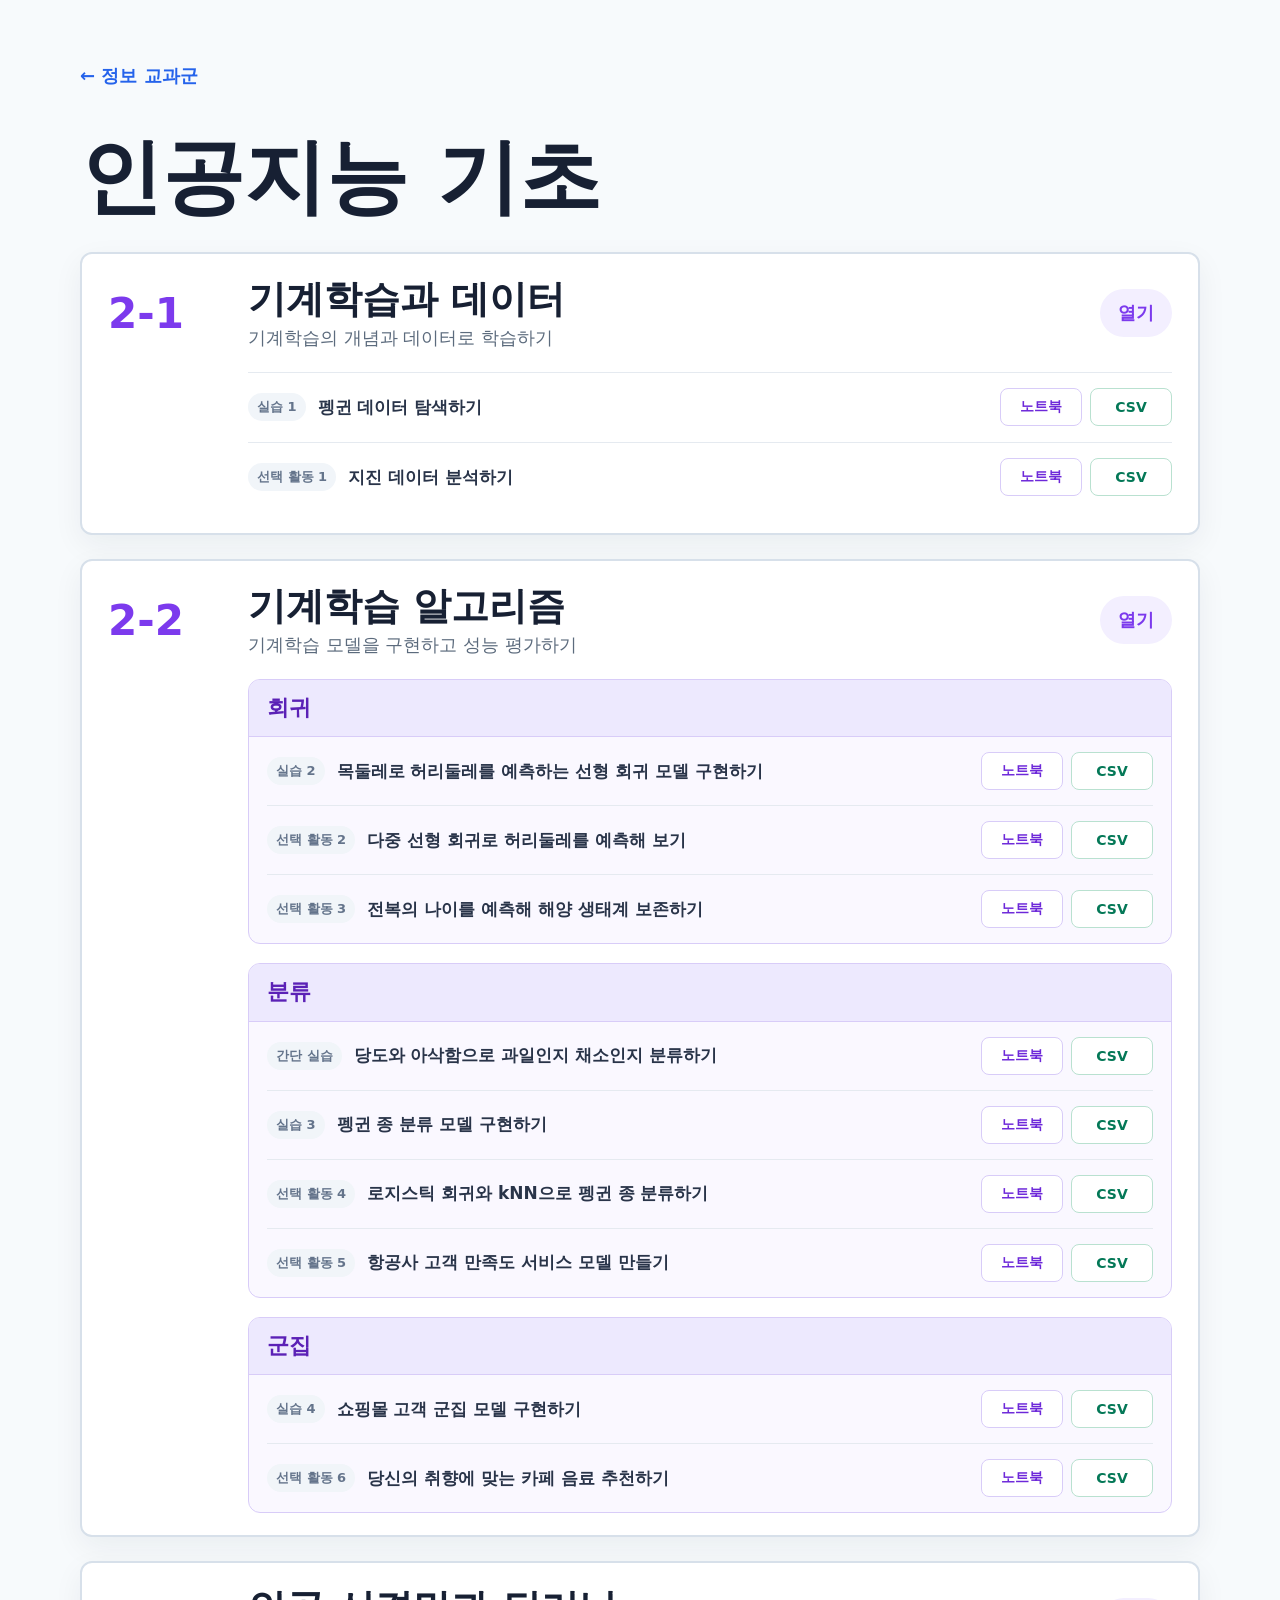
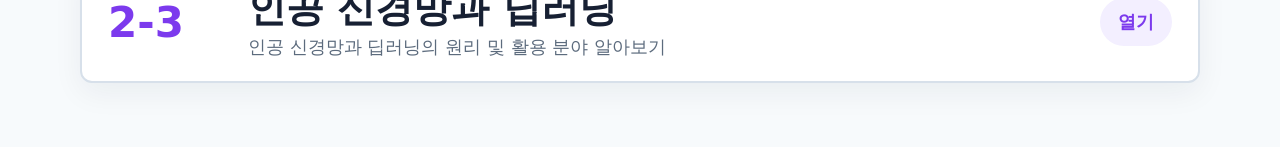
==== ai/index.html @ 126b957c "Add files via upload" ====
<!doctype html>
<html lang="ko">
  <head>
    <meta charset="UTF-8" />
    <meta name="viewport" content="width=device-width, initial-scale=1.0" />
    <title>인공지능 기초</title>
    <style>
      * { box-sizing: border-box; }
      body { margin: 0; background: #f7fafc; color: #172033; font-family: "Apple SD Gothic Neo", "Noto Sans KR", system-ui, sans-serif; }
      main { width: min(1120px, calc(100% - 48px)); margin: 0 auto; padding: 64px 0; }
      a { color: #2563eb; font-weight: 800; text-decoration: none; }
      .back { font-size: 18px; }
      h1 { margin: 48px 0 34px; font-size: clamp(44px, 7vw, 82px); line-height: 1; }
      .chapter { overflow: hidden; border: 2px solid #d7e0ea; border-radius: 12px; background: #fff; box-shadow: 0 10px 30px rgba(23, 32, 51, 0.06); }
      .chapter + .chapter { margin-top: 24px; }
      .chapter-main { display: grid; grid-template-columns: 116px 1fr auto; align-items: center; gap: 24px; min-height: 118px; padding: 22px 26px; color: inherit; }
      .number { color: #7c3aed; font-size: 42px; font-weight: 900; }
      .title { display: grid; gap: 6px; }
      .title b { font-size: clamp(28px, 3vw, 40px); line-height: 1.12; }
      .title span { color: #5c6b7d; font-size: 18px; }
      .action { border-radius: 999px; padding: 12px 18px; background: #f3efff; color: #7c3aed; font-size: 18px; transition: background 160ms ease, transform 160ms ease; }
      .action:hover { background: #e9e0ff; transform: translateY(-1px); }
      .resources { display: grid; gap: 1px; padding: 0 26px 22px 166px; }
      .resource-row { display: grid; grid-template-columns: minmax(0, 1fr) auto; align-items: center; gap: 20px; padding: 15px 0; border-top: 1px solid #e5eaf0; }
      .resource-title { display: flex; align-items: center; gap: 12px; min-width: 0; }
      .resource-title strong { overflow: hidden; color: #293449; font-size: 17px; text-overflow: ellipsis; white-space: nowrap; }
      .activity-label { flex: 0 0 auto; border-radius: 999px; padding: 5px 9px; background: #f1f5f9; color: #64748b; font-size: 13px; font-weight: 900; }
      .model-group { overflow: hidden; border: 1px solid #d8ccf8; border-radius: 12px; background: #faf8ff; }
      .model-group + .model-group { margin-top: 18px; }
      .model-group-title { margin: 0; padding: 15px 18px; border-bottom: 1px solid #d8ccf8; background: #ede9fe; color: #5b21b6; font-size: 22px; font-weight: 900; line-height: 1.2; }
      .model-group .resource-row { margin: 0 18px; }
      .model-group .resource-row:first-of-type { border-top: 0; }
      .downloads { display: flex; gap: 8px; }
      .download { display: inline-flex; align-items: center; justify-content: center; min-width: 82px; border: 1px solid #d8ccf8; border-radius: 8px; padding: 9px 12px; background: #fff; color: #6d28d9; font-size: 14px; transition: border-color 160ms ease, background 160ms ease; }
      .download:hover { border-color: #a78bfa; background: #faf8ff; }
      .download.csv { border-color: #b9e1d0; color: #047857; }
      .download.csv:hover { border-color: #6fc4a3; background: #f3fbf7; }
      a:focus-visible { outline: 3px solid #f59e0b; outline-offset: 3px; }
      @media (max-width: 720px) {
        main { width: min(100% - 28px, 1120px); padding: 36px 0; }
        h1 { margin: 36px 0 26px; }
        .chapter-main { grid-template-columns: 1fr; gap: 12px; padding: 22px; }
        .action { width: max-content; }
        .resources { padding: 0 22px 14px; }
        .resource-row { grid-template-columns: 1fr; gap: 12px; }
        .resource-title { align-items: flex-start; }
        .resource-title strong { overflow: visible; white-space: normal; }
        .downloads { flex-wrap: wrap; }
      }
    </style>
  </head>
  <body>
    <main>
      <a class="back" href="../">← 정보 교과군</a>
      <h1>인공지능 기초</h1>
      <article class="chapter">
        <div class="chapter-main">
          <span class="number">2-1</span>
          <span class="title">
            <b>기계학습과 데이터</b>
            <span>기계학습의 개념과 데이터로 학습하기</span>
          </span>
          <a class="action" href="./ch2-1/">열기</a>
        </div>
        <div class="resources" aria-label="2-1 실습 자료">
          <div class="resource-row">
            <div class="resource-title">
              <span class="activity-label">실습 1</span>
              <strong>펭귄 데이터 탐색하기</strong>
            </div>
            <div class="downloads">
              <a class="download" href="./ch2-1/실습1_펭귄_데이터_탐색하기.ipynb" download>노트북</a>
              <a class="download csv" href="./ch2-1/penguins_size.csv" download>CSV</a>
            </div>
          </div>
          <div class="resource-row">
            <div class="resource-title">
              <span class="activity-label">선택 활동 1</span>
              <strong>지진 데이터 분석하기</strong>
            </div>
            <div class="downloads">
              <a class="download" href="./ch2-1/선택활동1_지진_데이터_분석하기.ipynb" download>노트북</a>
              <a class="download csv" href="./ch2-1/earthquake.csv" download>CSV</a>
            </div>
          </div>
        </div>
      </article>
      <article class="chapter">
        <div class="chapter-main">
          <span class="number">2-2</span>
          <span class="title">
            <b>기계학습 알고리즘</b>
            <span>기계학습 모델을 구현하고 성능 평가하기</span>
          </span>
          <a class="action" href="./ch2-2/">열기</a>
        </div>
        <div class="resources" aria-label="2-2 실습 자료">
          <section class="model-group" aria-labelledby="regression-title">
            <h2 class="model-group-title" id="regression-title">회귀</h2>
            <div class="resource-row">
              <div class="resource-title">
                <span class="activity-label">실습 2</span>
                <strong>목둘레로 허리둘레를 예측하는 선형 회귀 모델 구현하기</strong>
              </div>
              <div class="downloads">
                <a class="download" href="./ch2-2/2/실습2_목둘레로_허리둘레를_예측하는_선형_회귀_모델_구현하기.ipynb" download>노트북</a>
                <a class="download csv" href="./ch2-2/2/jeans.csv" download>CSV</a>
              </div>
            </div>
            <div class="resource-row">
              <div class="resource-title">
                <span class="activity-label">선택 활동 2</span>
                <strong>다중 선형 회귀로 허리둘레를 예측해 보기</strong>
              </div>
              <div class="downloads">
                <a class="download" href="./ch2-2/2/선택활동2_다중_선형_회귀로_허리둘레를_예측해_보기.ipynb" download>노트북</a>
                <a class="download csv" href="./ch2-2/2/jeans.csv" download>CSV</a>
              </div>
            </div>
            <div class="resource-row">
              <div class="resource-title">
                <span class="activity-label">선택 활동 3</span>
                <strong>전복의 나이를 예측해 해양 생태계 보존하기</strong>
              </div>
              <div class="downloads">
                <a class="download" href="./ch2-2/2/선택활동3_전복의_나이를_예측해_해양_생태계_보존하기.ipynb" download>노트북</a>
                <a class="download csv" href="./ch2-2/2/abalone_original.csv" download>CSV</a>
              </div>
            </div>
          </section>
          <section class="model-group" aria-labelledby="classification-title">
            <h2 class="model-group-title" id="classification-title">분류</h2>
            <div class="resource-row">
              <div class="resource-title">
                <span class="activity-label">간단 실습</span>
                <strong>당도와 아삭함으로 과일인지 채소인지 분류하기</strong>
              </div>
              <div class="downloads">
                <a class="download" href="./ch2-2/3/간단실습_당도와_아삭함으로_과일인지_채소인지_분류하기.ipynb" download>노트북</a>
                <a class="download csv" href="./ch2-2/3/food.csv" download>CSV</a>
              </div>
            </div>
            <div class="resource-row">
              <div class="resource-title">
                <span class="activity-label">실습 3</span>
                <strong>펭귄 종 분류 모델 구현하기</strong>
              </div>
              <div class="downloads">
                <a class="download" href="./ch2-2/3/실습3_펭귄_종_분류_모델_구현하기.ipynb" download>노트북</a>
                <a class="download csv" href="./ch2-2/3/penguins_size.csv" download>CSV</a>
              </div>
            </div>
            <div class="resource-row">
              <div class="resource-title">
                <span class="activity-label">선택 활동 4</span>
                <strong>로지스틱 회귀와 kNN으로 펭귄 종 분류하기</strong>
              </div>
              <div class="downloads">
                <a class="download" href="./ch2-2/3/선택활동4_로지스틱_회귀와_kNN으로_펭귄_종_분류하기.ipynb" download>노트북</a>
                <a class="download csv" href="./ch2-2/3/penguins_size.csv" download>CSV</a>
              </div>
            </div>
            <div class="resource-row">
              <div class="resource-title">
                <span class="activity-label">선택 활동 5</span>
                <strong>항공사 고객 만족도 서비스 모델 만들기</strong>
              </div>
              <div class="downloads">
                <a class="download" href="./ch2-2/3/선택활동5_항공사_고객_만족도_서비스_모델_만들기.ipynb" download>노트북</a>
                <a class="download csv" href="./ch2-2/3/airline_passenger_satisfaction.csv" download>CSV</a>
              </div>
            </div>
          </section>
          <section class="model-group" aria-labelledby="clustering-title">
            <h2 class="model-group-title" id="clustering-title">군집</h2>
            <div class="resource-row">
              <div class="resource-title">
                <span class="activity-label">실습 4</span>
                <strong>쇼핑몰 고객 군집 모델 구현하기</strong>
              </div>
              <div class="downloads">
                <a class="download" href="./ch2-2/4/실습4_쇼핑몰_고객_군집_모델_구현하기.ipynb" download>노트북</a>
                <a class="download csv" href="./ch2-2/4/Mall_Customers.csv" download>CSV</a>
              </div>
            </div>
            <div class="resource-row">
              <div class="resource-title">
                <span class="activity-label">선택 활동 6</span>
                <strong>당신의 취향에 맞는 카페 음료 추천하기</strong>
              </div>
              <div class="downloads">
                <a class="download" href="./ch2-2/4/선택활동6_당신의_취향에_맞는_카페_음료_추천하기.ipynb" download>노트북</a>
                <a class="download csv" href="./ch2-2/4/caffe_menu.csv" download>CSV</a>
              </div>
            </div>
          </section>
        </div>
      </article>
      <article class="chapter">
        <div class="chapter-main">
          <span class="number">2-3</span>
          <span class="title">
            <b>인공 신경망과 딥러닝</b>
            <span>인공 신경망과 딥러닝의 원리 및 활용 분야 알아보기</span>
          </span>
          <a class="action" href="./ch2-3/">열기</a>
        </div>
      </article>
    </main>
  </body>
</html>
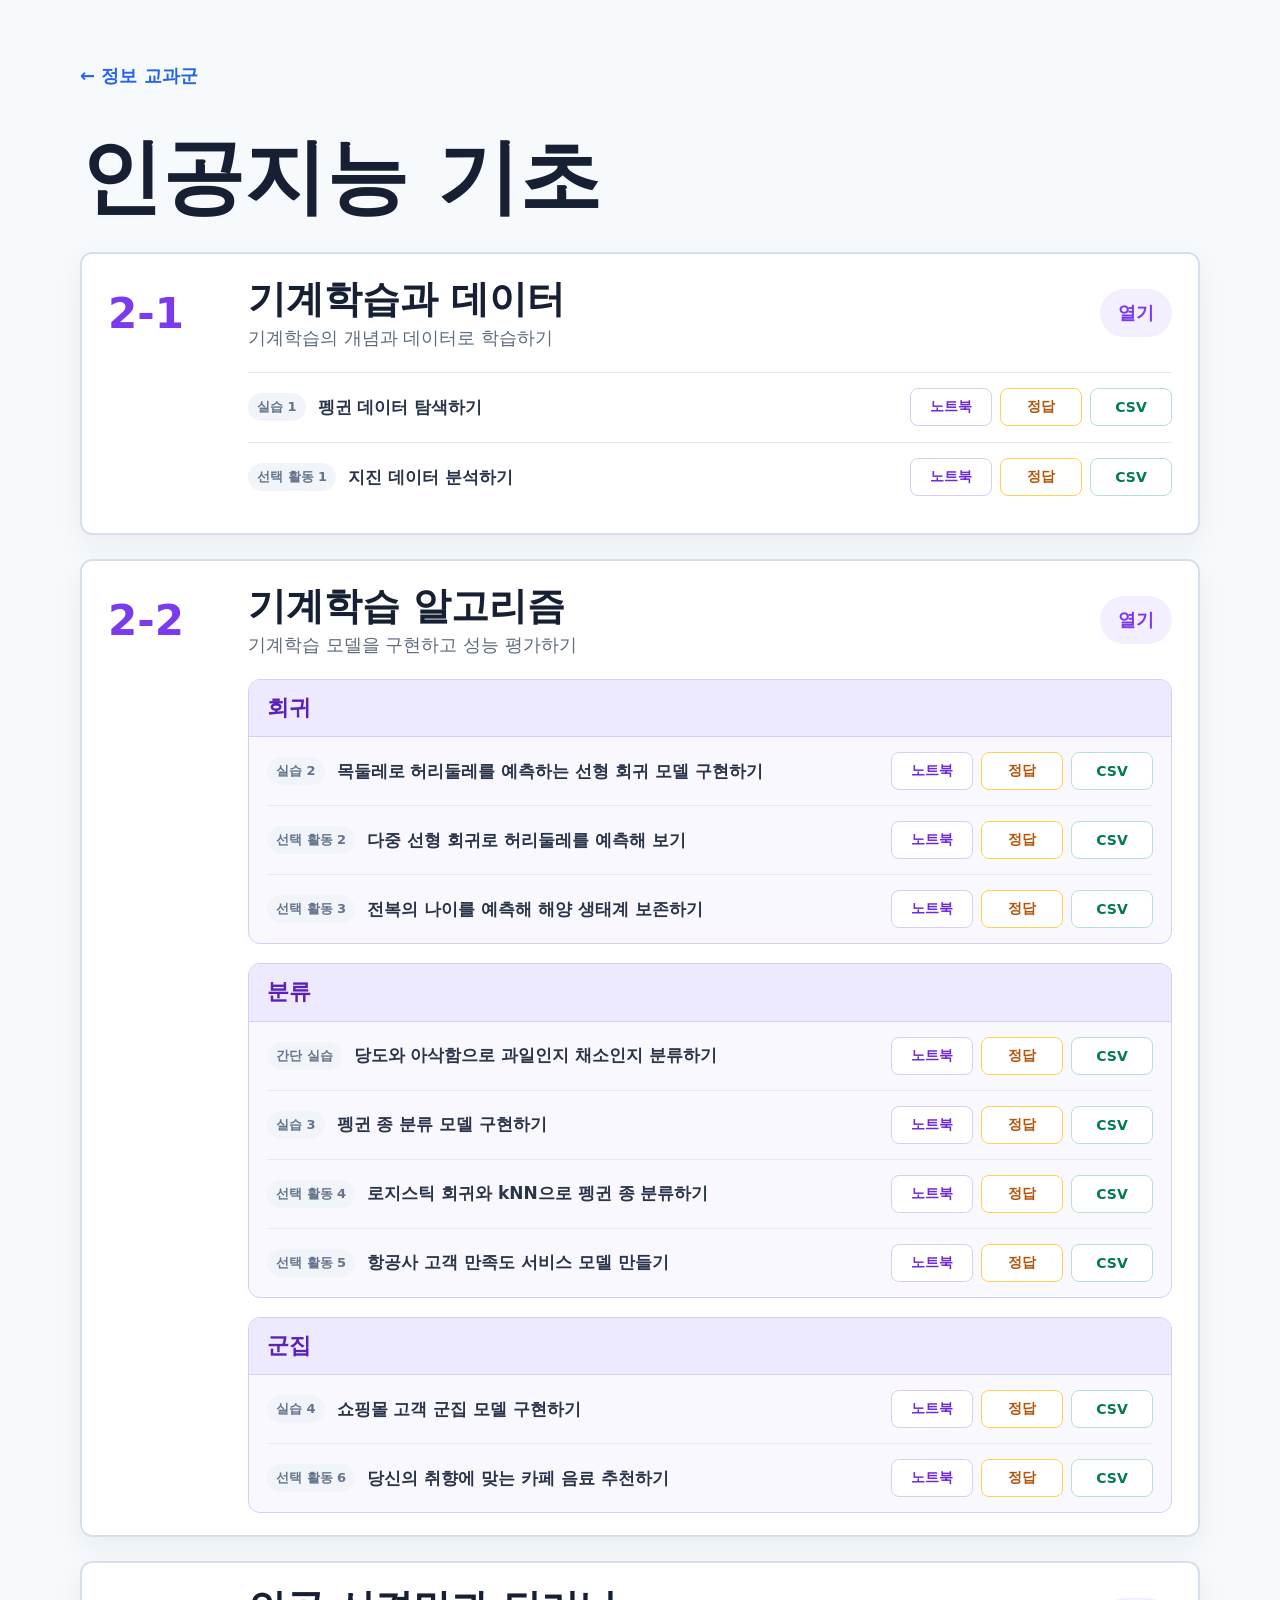
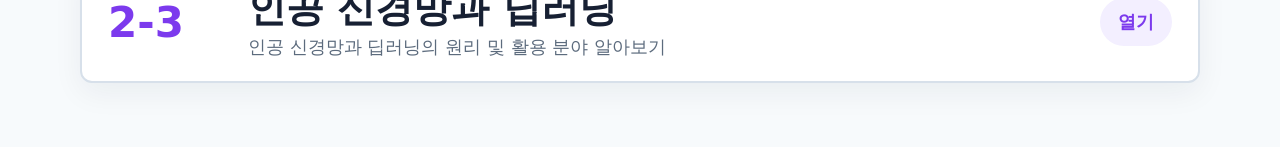
==== commit 2a322777: "Sync from aaronlee09-max/informatics 2026-08-20" ====
--- a/ai/index.html
+++ b/ai/index.html
@@ -35,6 +35,8 @@
       .download:hover { border-color: #a78bfa; background: #faf8ff; }
       .download.csv { border-color: #b9e1d0; color: #047857; }
       .download.csv:hover { border-color: #6fc4a3; background: #f3fbf7; }
+      .download.answer { border-color: #fcd34d; color: #b45309; }
+      .download.answer:hover { border-color: #f59e0b; background: #fffbeb; }
       a:focus-visible { outline: 3px solid #f59e0b; outline-offset: 3px; }
       @media (max-width: 720px) {
         main { width: min(100% - 28px, 1120px); padding: 36px 0; }
@@ -70,6 +72,7 @@
             </div>
             <div class="downloads">
               <a class="download" href="./ch2-1/실습1_펭귄_데이터_탐색하기.ipynb" download>노트북</a>
+              <a class="download answer" href="./ch2-1/실습1_펭귄_데이터_탐색하기_정답.ipynb" download>정답</a>
               <a class="download csv" href="./ch2-1/penguins_size.csv" download>CSV</a>
             </div>
           </div>
@@ -80,6 +83,7 @@
             </div>
             <div class="downloads">
               <a class="download" href="./ch2-1/선택활동1_지진_데이터_분석하기.ipynb" download>노트북</a>
+              <a class="download answer" href="./ch2-1/선택활동1_지진_데이터_분석하기_정답.ipynb" download>정답</a>
               <a class="download csv" href="./ch2-1/earthquake.csv" download>CSV</a>
             </div>
           </div>
@@ -104,6 +108,7 @@
               </div>
               <div class="downloads">
                 <a class="download" href="./ch2-2/2/실습2_목둘레로_허리둘레를_예측하는_선형_회귀_모델_구현하기.ipynb" download>노트북</a>
+                <a class="download answer" href="./ch2-2/2/실습2_목둘레로_허리둘레를_예측하는_선형_회귀_모델_구현하기_정답.ipynb" download>정답</a>
                 <a class="download csv" href="./ch2-2/2/jeans.csv" download>CSV</a>
               </div>
             </div>
@@ -114,6 +119,7 @@
               </div>
               <div class="downloads">
                 <a class="download" href="./ch2-2/2/선택활동2_다중_선형_회귀로_허리둘레를_예측해_보기.ipynb" download>노트북</a>
+                <a class="download answer" href="./ch2-2/2/선택활동2_다중_선형_회귀로_허리둘레를_예측해_보기_정답.ipynb" download>정답</a>
                 <a class="download csv" href="./ch2-2/2/jeans.csv" download>CSV</a>
               </div>
             </div>
@@ -124,6 +130,7 @@
               </div>
               <div class="downloads">
                 <a class="download" href="./ch2-2/2/선택활동3_전복의_나이를_예측해_해양_생태계_보존하기.ipynb" download>노트북</a>
+                <a class="download answer" href="./ch2-2/2/선택활동3_전복의_나이를_예측해_해양_생태계_보존하기_정답.ipynb" download>정답</a>
                 <a class="download csv" href="./ch2-2/2/abalone_original.csv" download>CSV</a>
               </div>
             </div>
@@ -137,6 +144,7 @@
               </div>
               <div class="downloads">
                 <a class="download" href="./ch2-2/3/간단실습_당도와_아삭함으로_과일인지_채소인지_분류하기.ipynb" download>노트북</a>
+                <a class="download answer" href="./ch2-2/3/간단실습_당도와_아삭함으로_과일인지_채소인지_분류하기_정답.ipynb" download>정답</a>
                 <a class="download csv" href="./ch2-2/3/food.csv" download>CSV</a>
               </div>
             </div>
@@ -147,6 +155,7 @@
               </div>
               <div class="downloads">
                 <a class="download" href="./ch2-2/3/실습3_펭귄_종_분류_모델_구현하기.ipynb" download>노트북</a>
+                <a class="download answer" href="./ch2-2/3/실습3_펭귄_종_분류_모델_구현하기_정답.ipynb" download>정답</a>
                 <a class="download csv" href="./ch2-2/3/penguins_size.csv" download>CSV</a>
               </div>
             </div>
@@ -157,6 +166,7 @@
               </div>
               <div class="downloads">
                 <a class="download" href="./ch2-2/3/선택활동4_로지스틱_회귀와_kNN으로_펭귄_종_분류하기.ipynb" download>노트북</a>
+                <a class="download answer" href="./ch2-2/3/선택활동4_로지스틱_회귀와_kNN으로_펭귄_종_분류하기_정답.ipynb" download>정답</a>
                 <a class="download csv" href="./ch2-2/3/penguins_size.csv" download>CSV</a>
               </div>
             </div>
@@ -167,6 +177,7 @@
               </div>
               <div class="downloads">
                 <a class="download" href="./ch2-2/3/선택활동5_항공사_고객_만족도_서비스_모델_만들기.ipynb" download>노트북</a>
+                <a class="download answer" href="./ch2-2/3/선택활동5_항공사_고객_만족도_서비스_모델_만들기_정답.ipynb" download>정답</a>
                 <a class="download csv" href="./ch2-2/3/airline_passenger_satisfaction.csv" download>CSV</a>
               </div>
             </div>
@@ -180,6 +191,7 @@
               </div>
               <div class="downloads">
                 <a class="download" href="./ch2-2/4/실습4_쇼핑몰_고객_군집_모델_구현하기.ipynb" download>노트북</a>
+                <a class="download answer" href="./ch2-2/4/실습4_쇼핑몰_고객_군집_모델_구현하기_정답.ipynb" download>정답</a>
                 <a class="download csv" href="./ch2-2/4/Mall_Customers.csv" download>CSV</a>
               </div>
             </div>
@@ -190,6 +202,7 @@
               </div>
               <div class="downloads">
                 <a class="download" href="./ch2-2/4/선택활동6_당신의_취향에_맞는_카페_음료_추천하기.ipynb" download>노트북</a>
+                <a class="download answer" href="./ch2-2/4/선택활동6_당신의_취향에_맞는_카페_음료_추천하기_정답.ipynb" download>정답</a>
                 <a class="download csv" href="./ch2-2/4/caffe_menu.csv" download>CSV</a>
               </div>
             </div>
